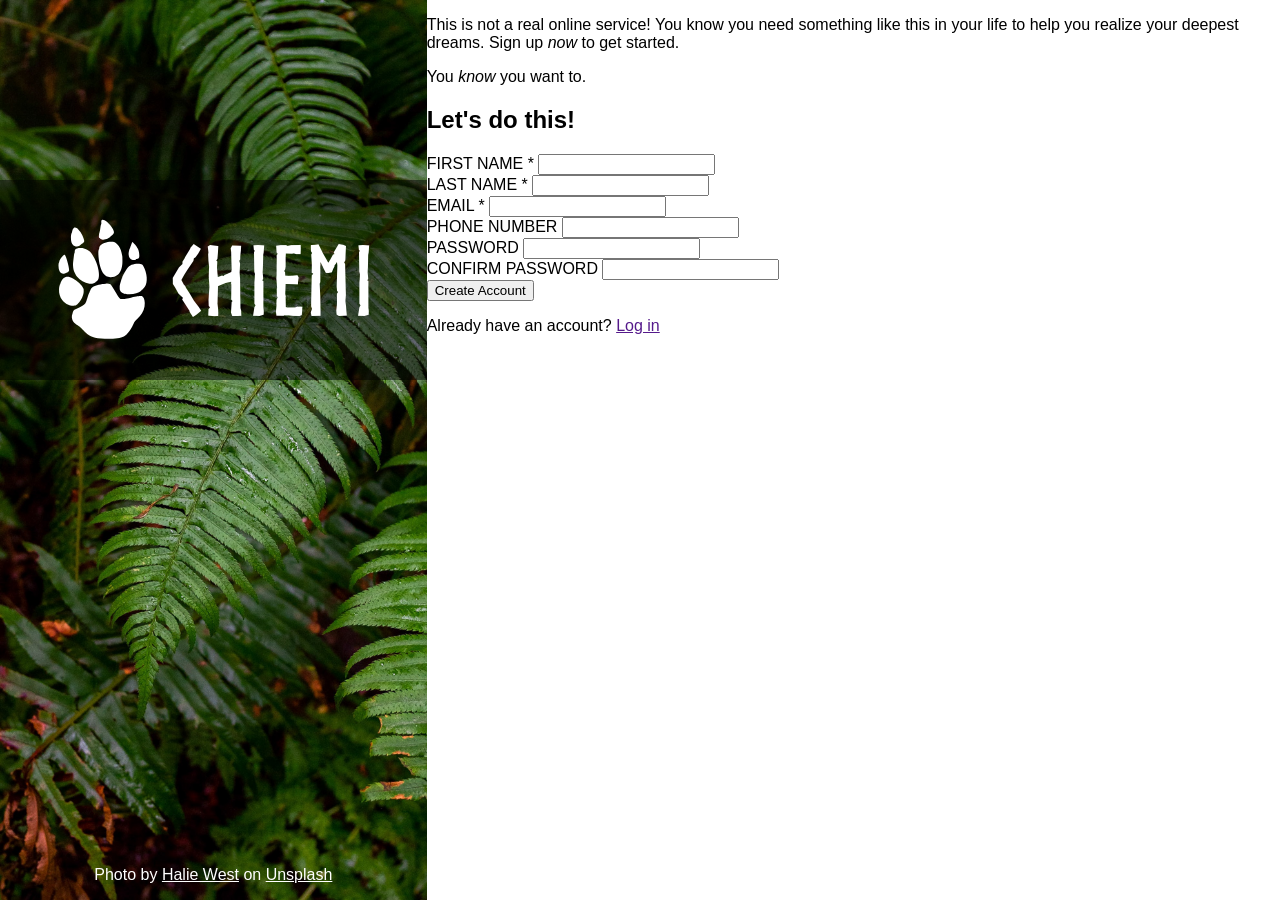
==== index.html @ 5297cf56 "Set up form section structure" ====
<!DOCTYPE html>
<html lang="en">
<head>
    <meta charset="UTF-8">
    <meta http-equiv="X-UA-Compatible" content="IE=edge">
    <meta name="viewport" content="width=device-width, initial-scale=1.0">
    <title>Sign Up Form</title>
    <link rel="stylesheet" href="style.css">
</head>
<body>
    <div class="main-container">
        <div class="logo-section">
            <div class="logo-container">
                <img src="/img/155753-ffffff.svg" alt="website logo" width="100">
                <h1 id="title">CHIEMI</h1>
            </div>
            <p class="credit">Photo by <a href="https://unsplash.com/@haliewestphoto">Halie West</a> 
                on <a href="https://unsplash.com/photos/25xggax4bSA">Unsplash</a></p>
        </div>

        <div class="form-section">
            <div class="description">
                <p>This is not a real online service! You know you need
                    something like this in your life to help you realize your
                    deepest dreams. Sign up <em>now</em> to get started.
                </p>
                <p>You <em>know</em> you want to.</p>
            </div>
            <div class="form-container">
                <h2 class="form-title">Let's do this!</h2>
                <form action="" method="post">
                    <div class="form-row">
                        <label for="first-name">FIRST NAME <span aria-label="required">*</span></label>
                        <input type="text" id="first-name" name="first-name" pattern="^[a-zA-Z ]*$" required>
                    </div>
                    <div class="form-row">
                        <label for="last-name">LAST NAME <span aria-label="required">*</span></label>
                        <input type="text" id="last-name" name="last-name" pattern="^[a-zA-Z ]*$" required>
                    </div>
                    <div class="form-row">
                        <label for="email">EMAIL <span aria-label="required">*</span></label>
                        <input type="email" id="email" name="email" required>
                    </div>
                    <div class="form-row">
                        <label for="tel">PHONE NUMBER</label>
                        <input type="tel" id="tel" name="tel">
                    </div>
                    <div class="form-row">
                        <label for="pw">PASSWORD</label>
                        <input type="password" id="pw" name="password" required>
                    </div>
                    <div class="form-row">
                        <label for="confirm-pw">CONFIRM PASSWORD</label>
                        <input type="password" id="confirm-pw" name="password" required>
                    </div>
                </form>
            </div>
            <button type="submit" id="submit-button">Create Account</button>
            <p class="log-in">Already have an account? <a href="">Log in</a></p>
        </div>
    </div>
</body>
</html>
---- style.css ----
@font-face {
    font-family: 'Norse Bold';
    src: url('font/Norse-Bold.otf');
}

body {
    padding: 0;
    margin: 0;
    box-sizing: border-box;
    font-family: Helvetica, Arial, sans-serif;
}

.main-container {
    display: flex;
}

.logo-section {
    flex: 1;
    height: 100vh;
    background-image: url("/img/halie-west-25xggax4bSA-unsplash.jpg");
    background-repeat: no-repeat;
    background-size: cover;
    color: white;
    display: flex;
    flex-direction: column;
}
.logo-container {
    background-color: rgba(0, 0, 0, 0.5);
    height: 200px;
    font-size: 3rem;
    display: flex;
    justify-content: center;
    align-items: center;
    gap: 20px;
    margin-top: 20vh;
}
.logo-container #title {
    font-family: 'Norse Bold';
}
.credit {
    text-align: center;
    margin-top: auto;
}
.credit a {
    color: white;
}

.form-section {
    flex: 2;
}
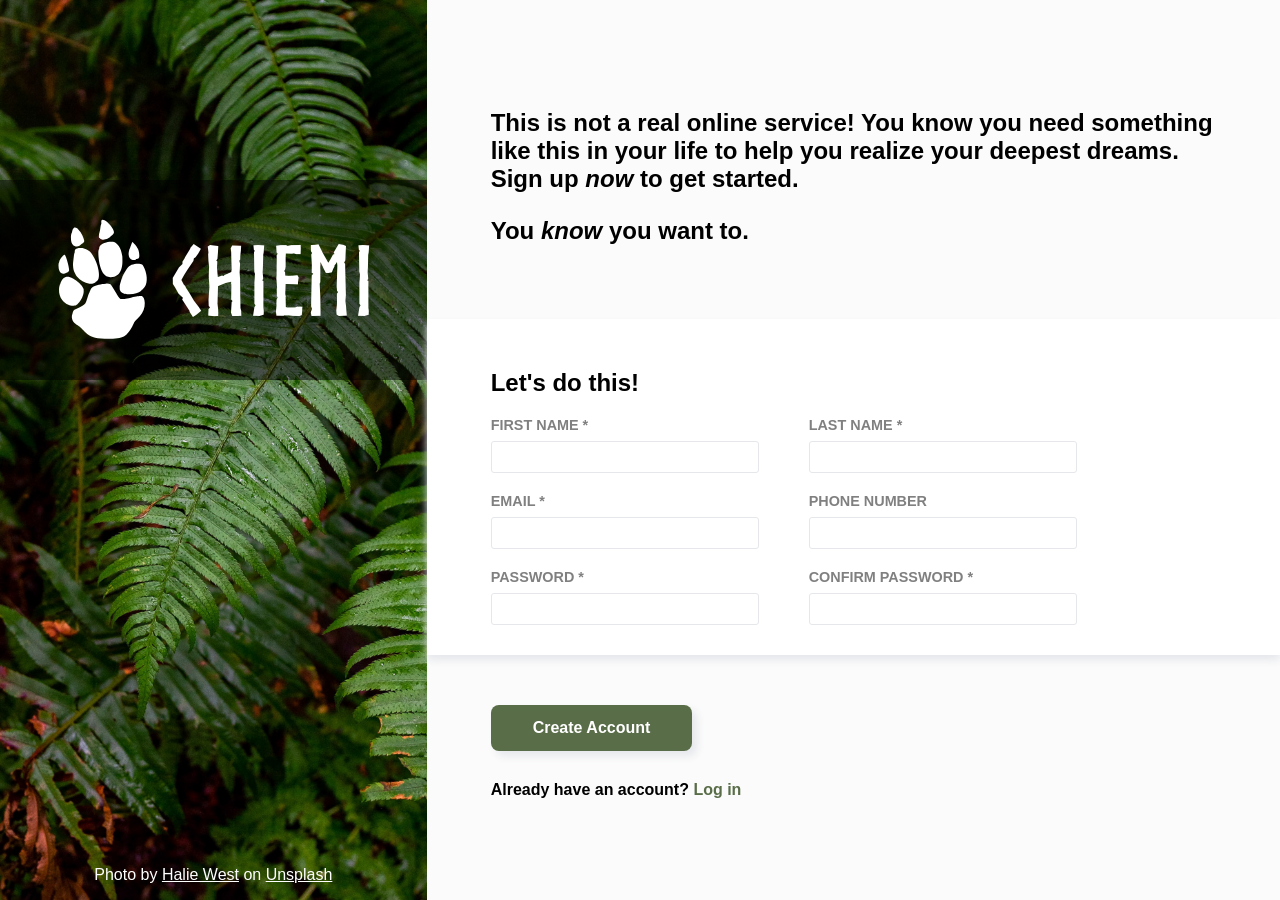
==== commit 9fc38b8f: "Style the basic" ====
--- a/index.html
+++ b/index.html
@@ -28,7 +28,7 @@
             </div>
             <div class="form-container">
                 <h2 class="form-title">Let's do this!</h2>
-                <form action="" method="post">
+                <form id="sign-up-form" action="" method="post">
                     <div class="form-row">
                         <label for="first-name">FIRST NAME <span aria-label="required">*</span></label>
                         <input type="text" id="first-name" name="first-name" pattern="^[a-zA-Z ]*$" required>
@@ -46,17 +46,19 @@
                         <input type="tel" id="tel" name="tel">
                     </div>
                     <div class="form-row">
-                        <label for="pw">PASSWORD</label>
+                        <label for="pw">PASSWORD <span aria-label="required">*</span></label>
                         <input type="password" id="pw" name="password" required>
                     </div>
                     <div class="form-row">
-                        <label for="confirm-pw">CONFIRM PASSWORD</label>
+                        <label for="confirm-pw">CONFIRM PASSWORD <span aria-label="required">*</span></label>
                         <input type="password" id="confirm-pw" name="password" required>
                     </div>
                 </form>
             </div>
-            <button type="submit" id="submit-button">Create Account</button>
-            <p class="log-in">Already have an account? <a href="">Log in</a></p>
+            <div class="button-container">
+                <input type="submit" id="submit-button" form="sign-up-form" value="Create Account">
+                <p class="log-in">Already have an account? <a href="">Log in</a></p>
+            </div>
         </div>
     </div>
 </body>
--- a/style.css
+++ b/style.css
@@ -8,6 +8,8 @@
     margin: 0;
     box-sizing: border-box;
     font-family: Helvetica, Arial, sans-serif;
+
+    --theme-tone: #596D48;
 }
 
 .main-container {
@@ -47,4 +49,60 @@
 
 .form-section {
     flex: 2;
+    display: flex;
+    flex-direction: column;
+    justify-content: center;
+    gap: 50px;
+    background-color: #FBFBFB;
+}
+.form-section > * {
+    padding: 0 5vw;
+}
+.form-section .description {
+    font-size: 1.5rem;
+    font-weight: bold;
+}
+.form-section .form-container {
+    background-color: #FFFFFF;
+    box-shadow: 0px 5px 8px #E5E7EB;
+    padding-top: 30px;
+    padding-bottom: 30px;
+}
+.form-section form {
+    display: flex;
+    flex-wrap: wrap;
+    gap: 20px;
+}
+.form-section .form-row label {
+    display: block;
+    font-size: 0.9rem;
+    font-weight: bold;
+    color: grey;
+}
+.form-section .form-row input {
+    width: min(250px, 100%);
+    border: 1px solid #E5E7EB;
+    border-radius: 3px;
+    padding: 6px 8px;
+    margin-top: 8px;
+    margin-right: 80px;
+    font-size: 1rem;
+}
+.form-section #submit-button {
+    border: none;
+    border-radius: 8px;
+    background-color: var(--theme-tone);
+    color: white;
+    font-size: 1rem;
+    font-weight: bold;
+    padding: 14px 42px;
+    box-shadow: 5px 5px 8px #E5E7EB;
+}
+.form-section .log-in {
+    margin-top: 30px;
+    font-weight: bold;
+}
+.form-section .log-in a {
+    color: var(--theme-tone);
+    text-decoration: none;
 }
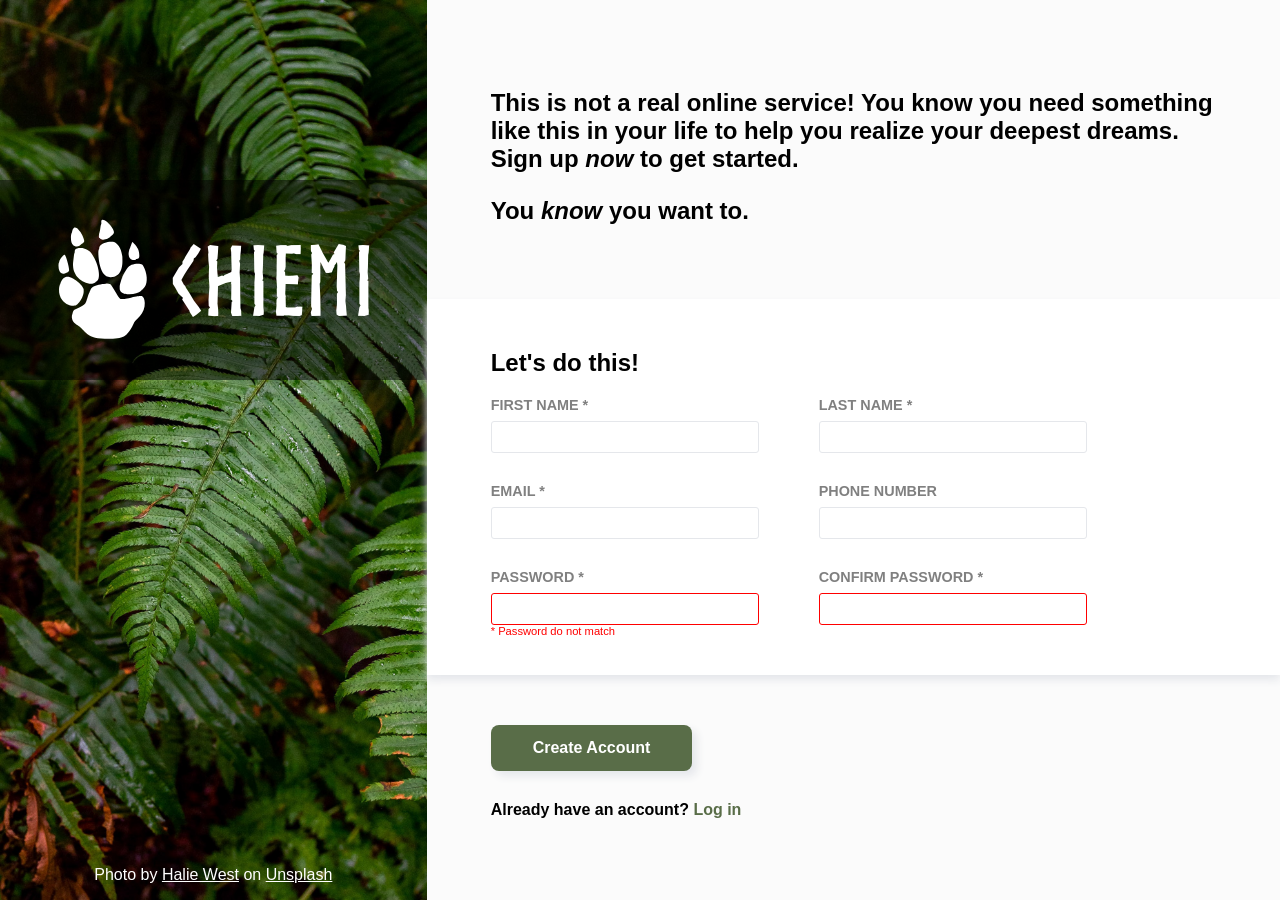
==== commit feca0c92: "Add style with psuedo class" ====
--- a/index.html
+++ b/index.html
@@ -48,6 +48,7 @@
                     <div class="form-row">
                         <label for="pw">PASSWORD <span aria-label="required">*</span></label>
                         <input type="password" id="pw" name="password" required>
+                        <span></span>
                     </div>
                     <div class="form-row">
                         <label for="confirm-pw">CONFIRM PASSWORD <span aria-label="required">*</span></label>
--- a/style.css
+++ b/style.css
@@ -66,12 +66,12 @@
     background-color: #FFFFFF;
     box-shadow: 0px 5px 8px #E5E7EB;
     padding-top: 30px;
-    padding-bottom: 30px;
+    padding-bottom: 50px;
 }
 .form-section form {
     display: flex;
     flex-wrap: wrap;
-    gap: 20px;
+    gap: 30px;
 }
 .form-section .form-row label {
     display: block;
@@ -87,6 +87,33 @@
     margin-top: 8px;
     margin-right: 80px;
     font-size: 1rem;
+    appearance: none;
+    outline: none;
+}
+.form-section .form-row input:focus {
+    border: 1px solid blue;
+    box-shadow: 3px 3px 3px #E5E7EB;
+}
+.form-section .form-row input:invalid:focus {
+    border: 1px solid red;
+    color: red;
+}
+.form-section .form-row input[type='password']:invalid {
+    border: 1px solid red;
+    color: red;
+}
+input + span {
+    position: relative;
+}
+.form-section .form-row input[type='password']:invalid + span::after {
+    position: absolute;
+    content: "* Password do not match";
+    color: red;
+    font-size: 0.7rem;
+    width: 150px;
+}
+.form-section .form-row input:placeholder-shown {
+    border: none;
 }
 .form-section #submit-button {
     border: none;
@@ -98,6 +125,10 @@
     padding: 14px 42px;
     box-shadow: 5px 5px 8px #E5E7EB;
 }
+.form-section #submit-button:hover {
+    cursor: pointer;
+    background-color: green;
+}
 .form-section .log-in {
     margin-top: 30px;
     font-weight: bold;
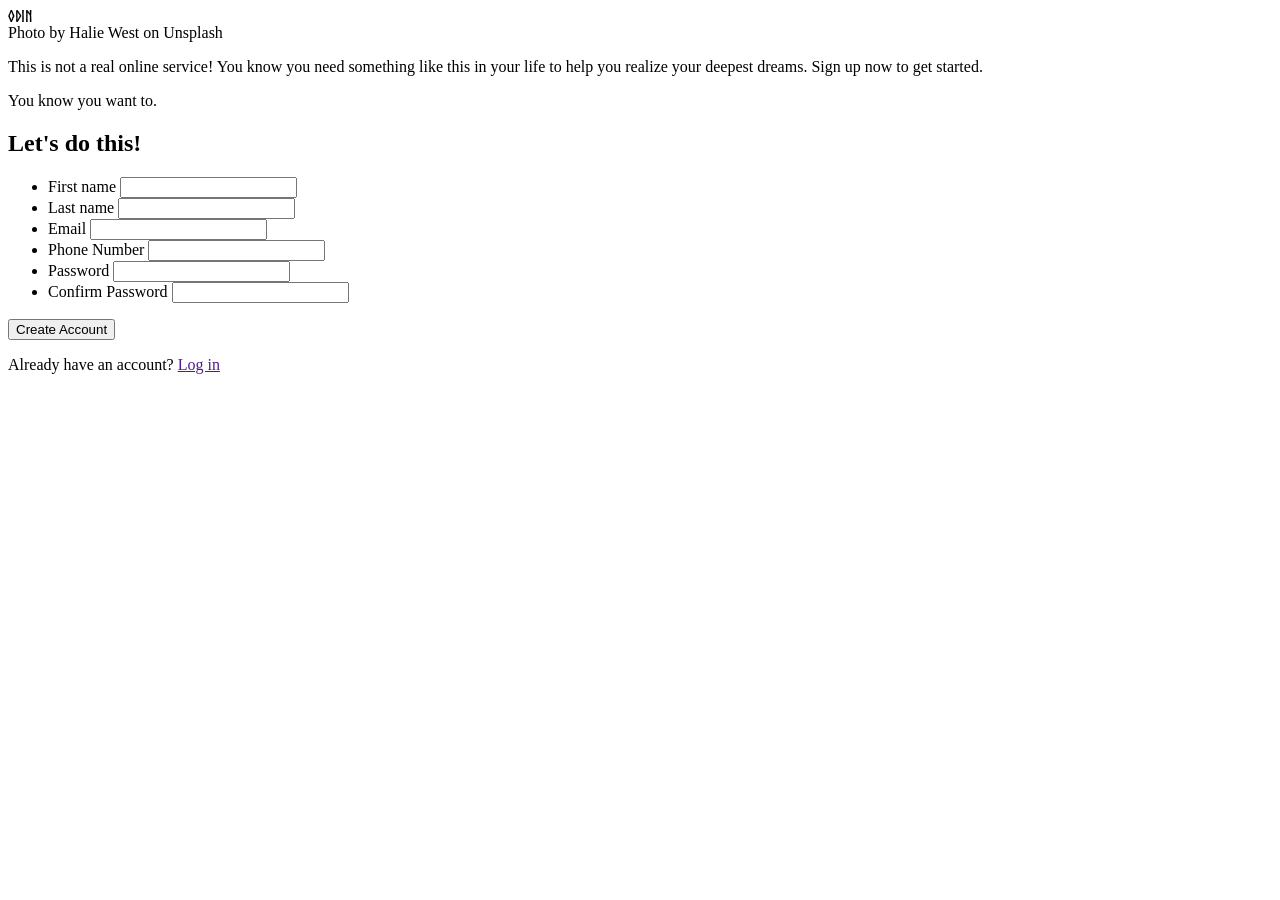
==== commit 9212db0c: "Initialize sign up page" ====
--- a/index.html
+++ b/index.html
@@ -2,65 +2,62 @@
 <html lang="en">
 <head>
     <meta charset="UTF-8">
-    <meta http-equiv="X-UA-Compatible" content="IE=edge">
     <meta name="viewport" content="width=device-width, initial-scale=1.0">
-    <title>Sign Up Form</title>
+    <title>Sign up form</title>
     <link rel="stylesheet" href="style.css">
 </head>
 <body>
-    <div class="main-container">
-        <div class="logo-section">
-            <div class="logo-container">
-                <img src="/img/155753-ffffff.svg" alt="website logo" width="100">
-                <h1 id="title">CHIEMI</h1>
-            </div>
-            <p class="credit">Photo by <a href="https://unsplash.com/@haliewestphoto">Halie West</a> 
-                on <a href="https://unsplash.com/photos/25xggax4bSA">Unsplash</a></p>
+    <section class="left">
+        <div class="company-detail">
+            <div class="logo"></div>
+            <div class="title">ODIN</div>
         </div>
+        <div class="credit">Photo by Halie West on Unsplash</div>
+    </section>
 
-        <div class="form-section">
-            <div class="description">
-                <p>This is not a real online service! You know you need
-                    something like this in your life to help you realize your
-                    deepest dreams. Sign up <em>now</em> to get started.
-                </p>
-                <p>You <em>know</em> you want to.</p>
-            </div>
-            <div class="form-container">
-                <h2 class="form-title">Let's do this!</h2>
-                <form id="sign-up-form" action="" method="post">
-                    <div class="form-row">
-                        <label for="first-name">FIRST NAME <span aria-label="required">*</span></label>
-                        <input type="text" id="first-name" name="first-name" pattern="^[a-zA-Z ]*$" required>
-                    </div>
-                    <div class="form-row">
-                        <label for="last-name">LAST NAME <span aria-label="required">*</span></label>
-                        <input type="text" id="last-name" name="last-name" pattern="^[a-zA-Z ]*$" required>
-                    </div>
-                    <div class="form-row">
-                        <label for="email">EMAIL <span aria-label="required">*</span></label>
-                        <input type="email" id="email" name="email" required>
-                    </div>
-                    <div class="form-row">
-                        <label for="tel">PHONE NUMBER</label>
-                        <input type="tel" id="tel" name="tel">
-                    </div>
-                    <div class="form-row">
-                        <label for="pw">PASSWORD <span aria-label="required">*</span></label>
-                        <input type="password" id="pw" name="password" required>
-                        <span></span>
-                    </div>
-                    <div class="form-row">
-                        <label for="confirm-pw">CONFIRM PASSWORD <span aria-label="required">*</span></label>
-                        <input type="password" id="confirm-pw" name="password" required>
-                    </div>
-                </form>
-            </div>
-            <div class="button-container">
-                <input type="submit" id="submit-button" form="sign-up-form" value="Create Account">
-                <p class="log-in">Already have an account? <a href="">Log in</a></p>
-            </div>
-        </div>
-    </div>
+    <section class="right">
+        <p>This is not a real online service! You know you need something like this in your life to help you realize your deepest dreams. Sign up now to get started.</p>
+        <p>You know you want to.</p>
+
+        <form action="" method="post" id="sign-up-form">
+            <h2>Let's do this!</h2>
+
+            <ul>
+                <li>
+                    <label for="fname">First name</label>
+                    <input type="text" id="fname" name="first_name" required>
+                </li>
+
+                <li>
+                    <label for="lname">Last name</label>
+                    <input type="text" id="lname" name="last_name" required>
+                </li>
+
+                <li>
+                    <label for="email">Email</label>
+                    <input type="email" id="email" name="email" required>
+                </li>
+
+                <li>
+                    <label for="phone">Phone Number</label>
+                    <input type="tel" id="phone" name="phone" >
+                </li>
+
+                <li>
+                    <label for="pwd">Password</label>
+                    <input type="password" id="pwd" name="pwd" required>
+                </li>
+
+                <li>
+                    <label for="confirm-pwd">Confirm Password</label>
+                    <input type="password" id="confirm-pwd" name="password" required>
+                </li>
+            </ul>
+        </form>
+
+        <button type="submit" form="sign-up-form" id="sign-up-button">Create Account</button>
+
+        <p>Already have an account? <a href="">Log in</a></p>
+    </section>
 </body>
 </html>
--- a/style.css
+++ b/style.css
@@ -1,139 +1,11 @@
 @font-face {
-    font-family: 'Norse Bold';
-    src: url('font/Norse-Bold.otf');
+    font-family: 'norsebold';
+    src: url('/font/norse-bold-webfont.woff2') format('woff2'),
+         url('/font/norse-bold-webfont.woff') format('woff');
+    font-weight: normal;
+    font-style: normal;
 }
 
-body {
-    padding: 0;
-    margin: 0;
-    box-sizing: border-box;
-    font-family: Helvetica, Arial, sans-serif;
-
-    --theme-tone: #596D48;
-}
-
-.main-container {
-    display: flex;
-}
-
-.logo-section {
-    flex: 1;
-    height: 100vh;
-    background-image: url("/img/halie-west-25xggax4bSA-unsplash.jpg");
-    background-repeat: no-repeat;
-    background-size: cover;
-    color: white;
-    display: flex;
-    flex-direction: column;
-}
-.logo-container {
-    background-color: rgba(0, 0, 0, 0.5);
-    height: 200px;
-    font-size: 3rem;
-    display: flex;
-    justify-content: center;
-    align-items: center;
-    gap: 20px;
-    margin-top: 20vh;
-}
-.logo-container #title {
-    font-family: 'Norse Bold';
-}
-.credit {
-    text-align: center;
-    margin-top: auto;
-}
-.credit a {
-    color: white;
-}
-
-.form-section {
-    flex: 2;
-    display: flex;
-    flex-direction: column;
-    justify-content: center;
-    gap: 50px;
-    background-color: #FBFBFB;
-}
-.form-section > * {
-    padding: 0 5vw;
-}
-.form-section .description {
-    font-size: 1.5rem;
-    font-weight: bold;
-}
-.form-section .form-container {
-    background-color: #FFFFFF;
-    box-shadow: 0px 5px 8px #E5E7EB;
-    padding-top: 30px;
-    padding-bottom: 50px;
-}
-.form-section form {
-    display: flex;
-    flex-wrap: wrap;
-    gap: 30px;
-}
-.form-section .form-row label {
-    display: block;
-    font-size: 0.9rem;
-    font-weight: bold;
-    color: grey;
-}
-.form-section .form-row input {
-    width: min(250px, 100%);
-    border: 1px solid #E5E7EB;
-    border-radius: 3px;
-    padding: 6px 8px;
-    margin-top: 8px;
-    margin-right: 80px;
-    font-size: 1rem;
-    appearance: none;
-    outline: none;
-}
-.form-section .form-row input:focus {
-    border: 1px solid blue;
-    box-shadow: 3px 3px 3px #E5E7EB;
-}
-.form-section .form-row input:invalid:focus {
-    border: 1px solid red;
-    color: red;
-}
-.form-section .form-row input[type='password']:invalid {
-    border: 1px solid red;
-    color: red;
-}
-input + span {
-    position: relative;
-}
-.form-section .form-row input[type='password']:invalid + span::after {
-    position: absolute;
-    content: "* Password do not match";
-    color: red;
-    font-size: 0.7rem;
-    width: 150px;
-}
-.form-section .form-row input:placeholder-shown {
-    border: none;
-}
-.form-section #submit-button {
-    border: none;
-    border-radius: 8px;
-    background-color: var(--theme-tone);
-    color: white;
-    font-size: 1rem;
-    font-weight: bold;
-    padding: 14px 42px;
-    box-shadow: 5px 5px 8px #E5E7EB;
-}
-.form-section #submit-button:hover {
-    cursor: pointer;
-    background-color: green;
-}
-.form-section .log-in {
-    margin-top: 30px;
-    font-weight: bold;
-}
-.form-section .log-in a {
-    color: var(--theme-tone);
-    text-decoration: none;
+.title {
+    font-family: 'norsebold';
 }
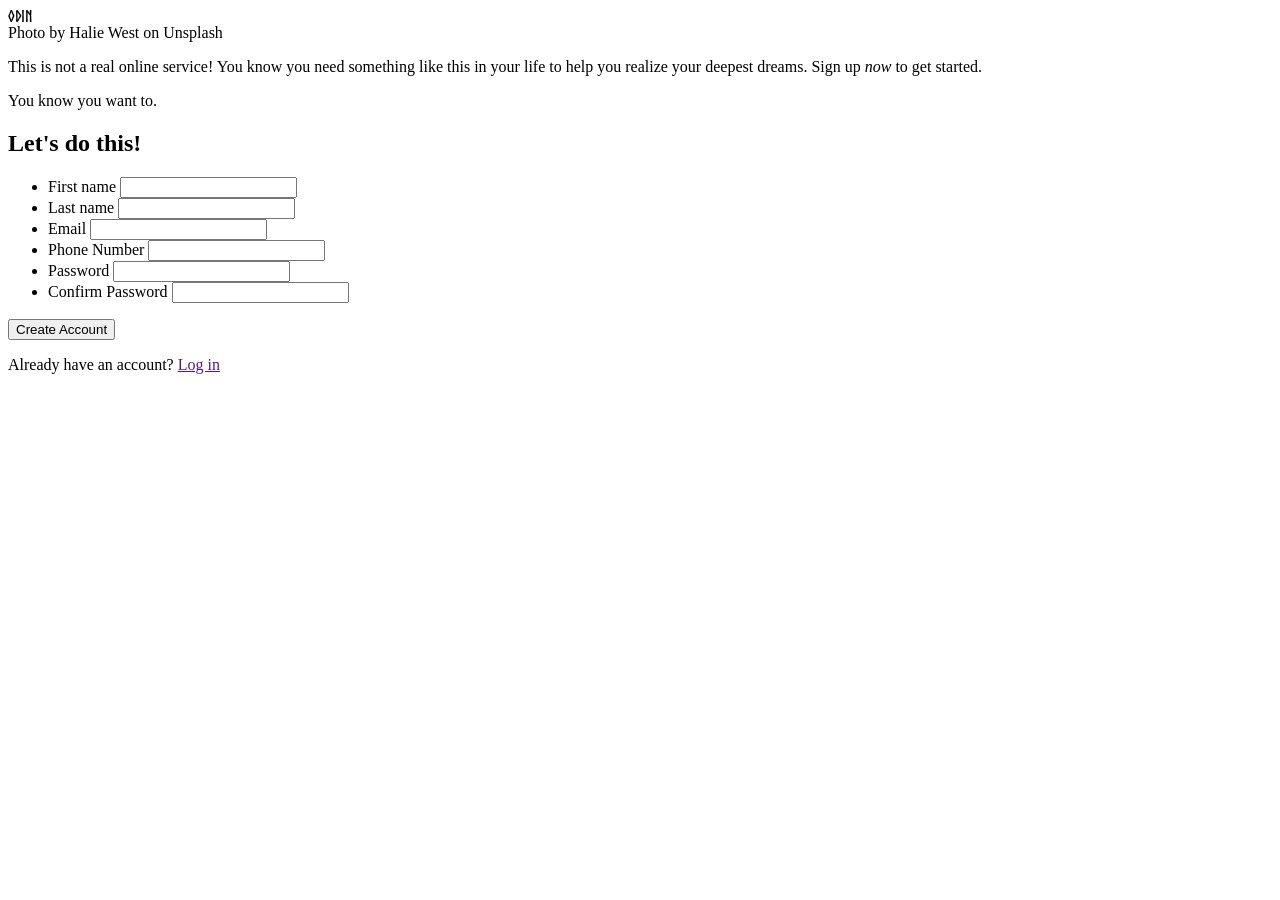
==== commit 8e8e0d90: "Fix to style better" ====
--- a/index.html
+++ b/index.html
@@ -16,8 +16,8 @@
     </section>
 
     <section class="right">
-        <p>This is not a real online service! You know you need something like this in your life to help you realize your deepest dreams. Sign up now to get started.</p>
-        <p>You know you want to.</p>
+        <p class="cta">This is not a real online service! You know you need something like this in your life to help you realize your deepest dreams. Sign up <em>now</em> to get started.</p>
+        <p class="cta">You know you want to.</p>
 
         <form action="" method="post" id="sign-up-form">
             <h2>Let's do this!</h2>
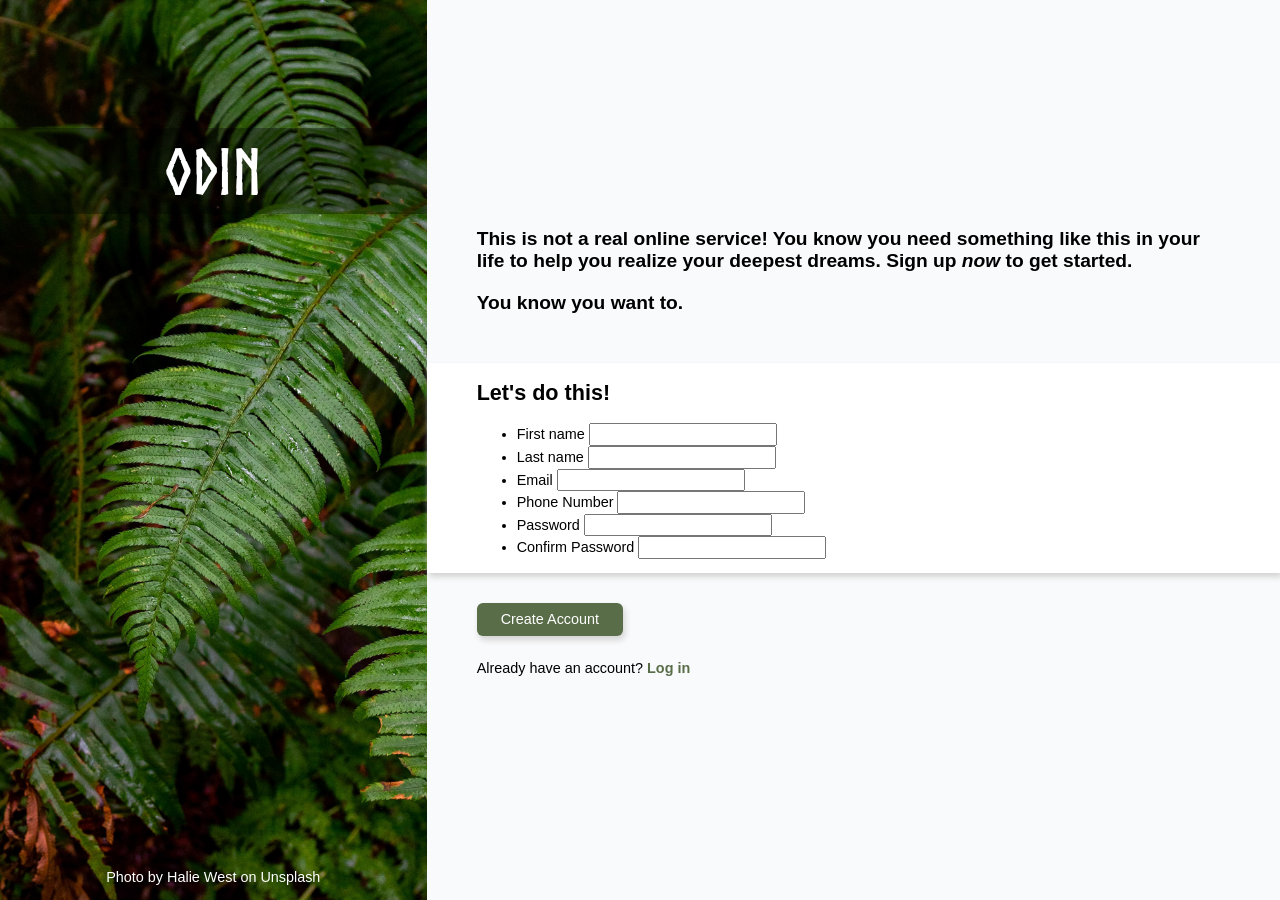
==== commit 627fa96c: "Add style to right section" ====
--- a/index.html
+++ b/index.html
@@ -4,20 +4,24 @@
     <meta charset="UTF-8">
     <meta name="viewport" content="width=device-width, initial-scale=1.0">
     <title>Sign up form</title>
+    <link rel="stylesheet" href="normalize.css">
     <link rel="stylesheet" href="style.css">
 </head>
 <body>
     <section class="left">
         <div class="company-detail">
             <div class="logo"></div>
-            <div class="title">ODIN</div>
+            <h1 class="title">ODIN</div>
         </div>
-        <div class="credit">Photo by Halie West on Unsplash</div>
+        <p class="credit">Photo by Halie West on Unsplash</p>
     </section>
 
     <section class="right">
-        <p class="cta">This is not a real online service! You know you need something like this in your life to help you realize your deepest dreams. Sign up <em>now</em> to get started.</p>
-        <p class="cta">You know you want to.</p>
+        <div class="cta">
+            <p>This is not a real online service! You know you need something like this in your life to help you realize your deepest dreams. Sign up <em>now</em> to get started.</p>
+            <p>You know you want to.</p>
+        </div>
+        
 
         <form action="" method="post" id="sign-up-form">
             <h2>Let's do this!</h2>
@@ -55,9 +59,11 @@
             </ul>
         </form>
 
-        <button type="submit" form="sign-up-form" id="sign-up-button">Create Account</button>
+        <div class="account">
+            <button type="submit" form="sign-up-form" id="sign-up-button">Create Account</button>
 
-        <p>Already have an account? <a href="">Log in</a></p>
+            <p>Already have an account? <a href="">Log in</a></p>
+        </div>
     </section>
 </body>
 </html>
--- a/style.css
+++ b/style.css
@@ -6,6 +6,76 @@
     font-style: normal;
 }
 
+body {
+    font-family: Arial, Helvetica, sans-serif;
+    height: max(100vh, 600px);
+    display: flex;
+    font-size: 0.9rem;
+}
+
+a {
+    color: #596D48;
+    text-decoration: none;
+    font-weight: bold;
+}
+
+section.left {
+    flex: 1;
+    background-image: url("img/halie-west-25xggax4bSA-unsplash.jpg");
+    background-size: cover;
+    color: white;
+
+    display: flex;
+    flex-direction: column;
+    justify-content: space-between;
+}
+
+.company-detail {
+    display: flex;
+    justify-content: center;
+    background-color: rgba(0, 0, 0, 0.35);
+    margin-top: 30%;
+}
+
 .title {
     font-family: 'norsebold';
+    font-size: 4rem;
+    line-height: 0;
+}
+
+.credit {
+    text-align: center;
+}
+
+section.right {
+    flex: 2;
+    display: flex;
+    flex-direction: column;
+    justify-content: center;
+    background-color: rgb(249, 250, 251);
+    gap: 30px;
+}
+
+section.right > * {
+    padding: 0 50px;
+}
+
+.cta {
+    font-size: 1.2rem;
+    font-weight: bold;
+}
+
+form {
+    background-color: white;
+    box-shadow: 2px 4px 6px lightgray;
+}
+
+button {
+    padding: 8px 24px;
+    background-color: #596D48;
+    color: white;
+    border: none;
+    border-radius: 6px;
+    box-shadow: 2px 4px 6px lightgray;
+    margin-bottom: 10px;
 }
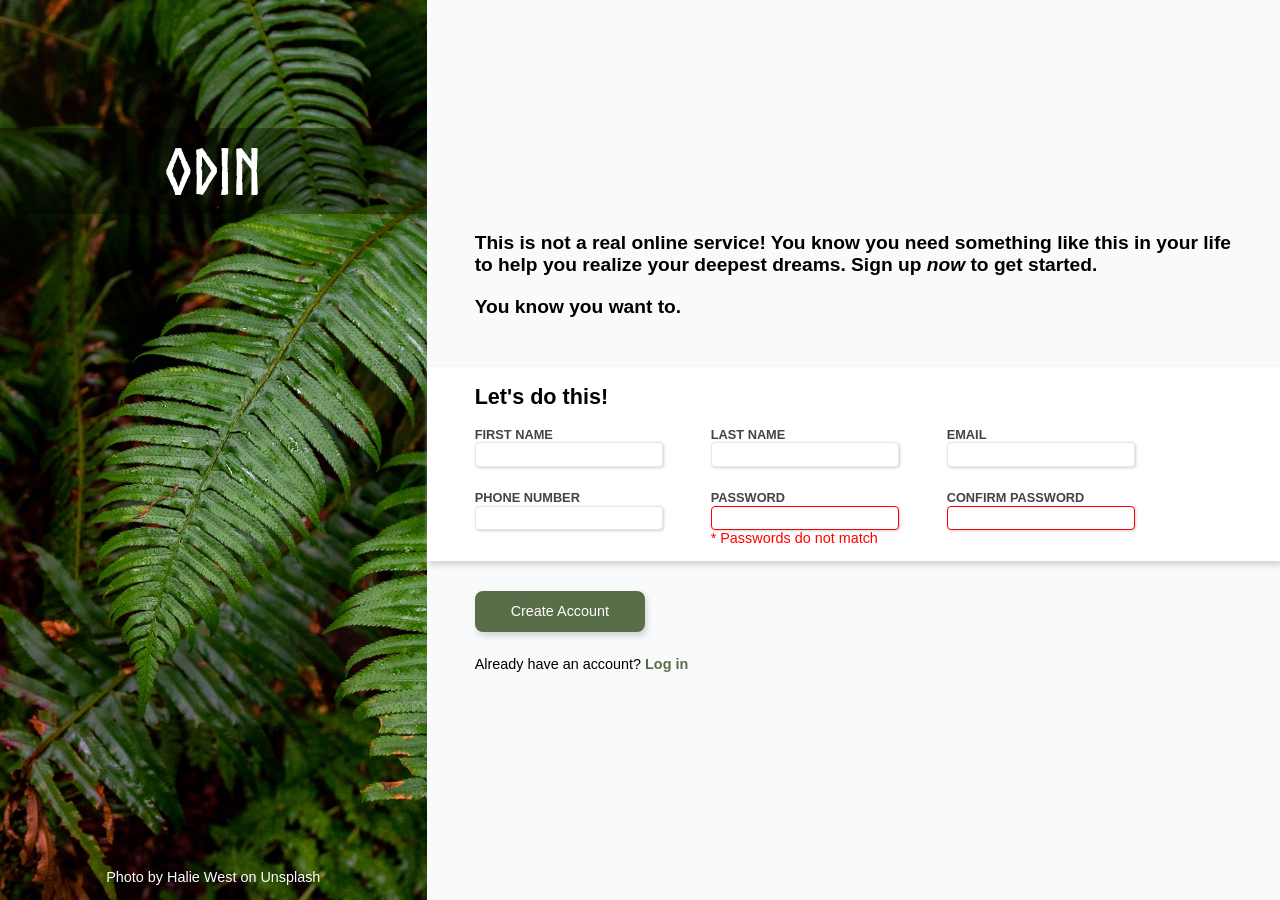
==== commit 98711dd4: "Finish styling" ====
--- a/index.html
+++ b/index.html
@@ -49,12 +49,13 @@
 
                 <li>
                     <label for="pwd">Password</label>
-                    <input type="password" id="pwd" name="pwd" required>
+                    <input type="password" id="pwd" name="pwd" required class="error">
+                    <span></span>
                 </li>
 
                 <li>
                     <label for="confirm-pwd">Confirm Password</label>
-                    <input type="password" id="confirm-pwd" name="password" required>
+                    <input type="password" id="confirm-pwd" name="password" required class="error">
                 </li>
             </ul>
         </form>
--- a/style.css
+++ b/style.css
@@ -57,7 +57,7 @@
 }
 
 section.right > * {
-    padding: 0 50px;
+    padding: 0 48px;
 }
 
 .cta {
@@ -70,12 +70,64 @@
     box-shadow: 2px 4px 6px lightgray;
 }
 
+form ul {
+    padding: 0;
+    display: flex;
+    flex-wrap: wrap;
+    gap: 24px 48px;
+}
+
+form ul li {
+    list-style-type: none;
+    display: flex;
+    flex-direction: column;
+}
+
+form label {
+    text-transform: uppercase;
+    font-weight: bold;
+    color: #444;
+    font-size: 0.8rem;
+}
+
+form input {
+    border: 1px solid #E5E7EB;
+    border-radius: 4px;
+    box-shadow: 1px 1px 3px lightgray;
+    padding: 3px;
+
+    position: relative;
+}
+
+form input:focus {
+    border: 1px solid blue;
+    outline: none;
+}
+
+form input.error:invalid {
+    border: 1px solid red;
+    outline: none;
+}
+
+form input.error:invalid + span::after {
+    content: '* Passwords do not match';
+    color: red;
+}
+
+
 button {
-    padding: 8px 24px;
+    padding: 12px 36px;
     background-color: #596D48;
     color: white;
     border: none;
-    border-radius: 6px;
+    border-radius: 8px;
     box-shadow: 2px 4px 6px lightgray;
     margin-bottom: 10px;
+    cursor: pointer;
+}
+button:hover {
+    background-color: #4d5e3e;
+}
+button:active {
+    background-color: #3c4930;
 }
